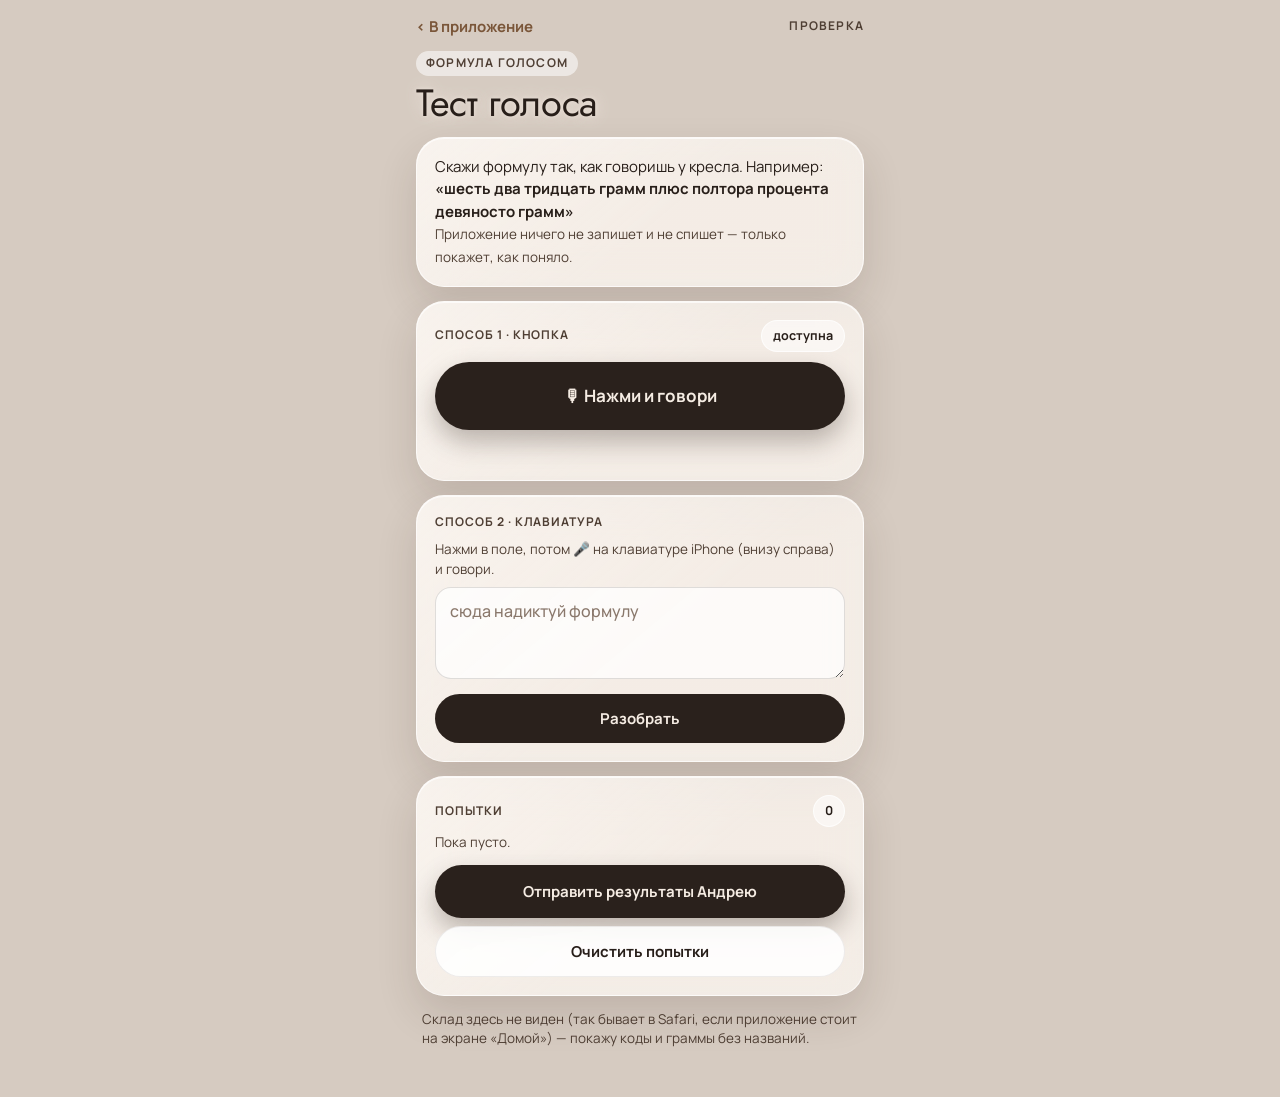
==== voice-test.html @ bc90716c "Тест голоса: диктовка → формула - голосВФормулу (parser.js): «шесть два тридцать грамм», «6,2 30 г»," ====
<!DOCTYPE html>
<html lang="ru">
<head>
<meta charset="UTF-8">
<meta name="viewport" content="width=device-width, initial-scale=1.0, maximum-scale=1.0, user-scalable=no">
<meta name="theme-color" content="#d6cbc1">
<meta name="apple-mobile-web-app-capable" content="yes">
<title>Тест голоса · Учёт</title>
<link rel="icon" href="icon180.png?v=3">
<link rel="stylesheet" href="css/app.css">
<style>
  /* Отдельная проверочная страница: формула голосом. Данные приложения только читает. */
  body{min-height:100%;overflow-y:auto}
  /* страница длинная и листается целиком: сообщение — к экрану, а не к началу страницы */
  .toast{position:fixed}
  .wrap{max-width:480px;margin:0 auto;padding:16px 16px 48px;display:flex;flex-direction:column;gap:14px}
  .mic{display:flex;align-items:center;justify-content:center;gap:10px;width:100%;min-height:68px;border-radius:999px;
    background:var(--night);color:var(--on-night);font-size:17px;font-weight:700;box-shadow:0 12px 26px rgba(30,18,10,.28)}
  .mic.on{background:var(--low);color:var(--on-night)}
  .mic[disabled]{opacity:.4}
  .live{min-height:22px;font-size:15px;color:var(--ink-2);font-style:italic}
  .line{display:flex;align-items:center;justify-content:space-between;gap:10px;padding:9px 0;border-bottom:1px solid var(--glass-sep);font-size:15px}
  .line:last-child{border-bottom:0}
  .line b{flex:none;font-variant-numeric:tabular-nums}
  .line.bad{color:var(--red)}
  .line.amb{color:var(--amber)}
  .verdict{display:grid;grid-template-columns:1fr 1fr;gap:10px;margin-top:12px}
  .att{font-size:13px;line-height:1.4;padding:9px 0;border-bottom:1px solid var(--glass-sep)}
  .att:last-child{border-bottom:0}
  .att .ok{color:var(--green);font-weight:700}.att .no{color:var(--red);font-weight:700}
  .say{font-size:15px;line-height:1.5}
  .say i{font-style:normal;font-weight:700}
</style>
</head>
<body>
<div class="wrap">
  <div class="top"><a class="link" href="./">‹ В приложение</a><span class="eyebrow">проверка</span></div>
  <div class="hello" style="padding:0"><div><div class="eyebrow">Формула голосом</div><div class="h1">Тест голоса</div></div></div>

  <div class="glass say">
    Скажи формулу так, как говоришь у кресла. Например:<br>
    <i>«шесть два тридцать грамм плюс полтора процента девяносто грамм»</i><br>
    <span class="sm muted">Приложение ничего не запишет и не спишет — только покажет, как поняло.</span>
  </div>

  <div class="glass">
    <div class="cap" style="margin-bottom:10px"><span>Способ 1 · кнопка</span><span class="pill" id="srState">…</span></div>
    <button class="mic" id="micBtn" onclick="слушать()">🎙 Нажми и говори</button>
    <div class="live" id="live" style="margin-top:10px"></div>
  </div>

  <div class="glass">
    <div class="cap" style="margin-bottom:10px"><span>Способ 2 · клавиатура</span></div>
    <div class="sm muted" style="margin-bottom:8px">Нажми в поле, потом 🎤 на клавиатуре iPhone (внизу справа) и говори.</div>
    <textarea id="txt" rows="3" placeholder="сюда надиктуй формулу"></textarea>
    <button class="btn" style="margin-top:10px" onclick="разобратьПоле()">Разобрать</button>
  </div>

  <div class="glass" id="res" hidden>
    <div class="cap" style="margin-bottom:6px"><span>Как поняло</span><span class="pill" id="resN"></span></div>
    <div class="sm muted" id="resRaw" style="margin-bottom:4px"></div>
    <div class="sm" id="resF" style="margin-bottom:8px;font-weight:600"></div>
    <div id="resLines"></div>
    <div class="verdict">
      <button class="btn soft" onclick="оценка(true)">✓ Верно</button>
      <button class="btn soft" onclick="оценка(false)">✗ Неверно</button>
    </div>
  </div>

  <div class="glass">
    <div class="cap" style="margin-bottom:6px"><span>Попытки</span><span class="pill" id="attN">0</span></div>
    <div id="atts" class="sm muted">Пока пусто.</div>
    <button class="cta" style="margin-top:12px" onclick="отправить()">Отправить результаты Андрею</button>
    <button class="btn ghost" style="margin-top:8px" onclick="очистить()">Очистить попытки</button>
  </div>
  <div class="sm muted" id="stockNote" style="padding:0 6px"></div>
</div>
<div class="toast" id="toast"></div>

<script src="js/core.js"></script>
<script src="js/parser.js"></script>
<script>
/* Склад — только для чтения: из той же базы, что у приложения (ключ colorist_v7), ничего не пишем.
   Если страница открыта в Safari, а приложение стоит на экране «Домой», у Safari своя база — может быть пусто. */
let МАТ=[];
try{ const d=JSON.parse(localStorage.getItem('colorist_v7')||'null'); МАТ=(d&&d.materials)||[]; }catch(e){}
document.getElementById('stockNote').textContent = МАТ.length
  ? `Сверяю со складом: ${МАТ.length} позиций.`
  : 'Склад здесь не виден (так бывает в Safari, если приложение стоит на экране «Домой») — покажу коды и граммы без названий.';

const ЖУРНАЛ_КЛЮЧ='colorist_voice_test';    // свой ключ: попытки не смешиваются с данными учёта
let попытки=[]; try{ попытки=JSON.parse(localStorage.getItem(ЖУРНАЛ_КЛЮЧ)||'[]'); }catch(e){}
let текущая=null;
const сохранить=()=>{ try{ localStorage.setItem(ЖУРНАЛ_КЛЮЧ, JSON.stringify(попытки)); }catch(e){} };

function разобрать(текст, способ){
  текст=(текст||'').trim(); if(!текст) return toast('Пусто — скажи или надиктуй формулу');
  const формула=голосВФормулу(текст);
  const строки=parseFormulaText(формула, МАТ);
  const m=id=>МАТ.find(x=>x.id===id);
  const html=строки.length ? строки.map(l=>{
    const мат=m(l.материал_id);
    if(мат) return `<div class="line"><span>${esc(withBrandSafe(мат))}</span><b>${l.граммы} г</b></div>`;
    if(l.кандидаты) return `<div class="line amb"><span>несколько: ${esc(l.кандидаты.map(id=>m(id)?m(id).название:'').join(' / '))}</span><b>${l.граммы} г</b></div>`;
    return `<div class="line${МАТ.length?' bad':''}"><span>${МАТ.length?'не нашла на складе: ':''}«${esc(l.raw)}»</span><b>${l.граммы} г</b></div>`;
  }).join('') : '<div class="line bad"><span>Не поняла ни одной строки</span></div>';
  текущая={когда:new Date().toLocaleString('ru-RU'), способ, текст, формула,
    итог:строки.map(l=>(m(l.материал_id)?m(l.материал_id).название:(l.кандидаты?'?несколько':'?'+l.raw))+' '+l.граммы+'г').join('; '), верно:null};
  попытки.push(текущая); сохранить(); рисоватьПопытки();
  document.getElementById('res').hidden=false;
  document.getElementById('resN').textContent=строки.length+' '+plural(строки.length,'строка','строки','строк');
  document.getElementById('resRaw').textContent='Услышано: «'+текст+'»';
  document.getElementById('resF').textContent='Формула: '+(формула||'—');
  document.getElementById('resLines').innerHTML=html;
  document.getElementById('res').scrollIntoView({behavior:'smooth', block:'start'});
}
function withBrandSafe(m){ const b=(m.бренд||'').trim(); return b&&b!=='—'&&!m.название.toLowerCase().includes(b.toLowerCase())?m.название+' · '+b:m.название; }
function разобратьПоле(){ разобрать(document.getElementById('txt').value, 'клавиатура'); }
function оценка(ок){
  if(!текущая) return;
  текущая.верно=ок; сохранить(); рисоватьПопытки();
  toast(ок?'Отмечено: верно ✓':'Отмечено: неверно — пригодится, чтобы поправить');
}
function рисоватьПопытки(){
  document.getElementById('attN').textContent=попытки.length;
  document.getElementById('atts').innerHTML=попытки.length ? попытки.slice().reverse().map((a,i)=>
    `<div class="att">${a.верно===true?'<span class="ok">✓</span> ':a.верно===false?'<span class="no">✗</span> ':''}<b>${esc(a.способ)}</b> · «${esc(a.текст)}»<br>→ ${esc(a.итог||'ничего')}</div>`).join('')
    : 'Пока пусто.';
}
function отчёт(){
  const SR=window.SpeechRecognition||window.webkitSpeechRecognition;
  const шапка=[`Тест голоса · ${new Date().toLocaleString('ru-RU')}`,
    `Кнопка: ${SR?'есть':'нет'} · с экрана «Домой»: ${navigator.standalone?'да':'нет'} · склад: ${МАТ.length}`,
    navigator.userAgent.replace(/^Mozilla\/5\.0 /,'')];
  return шапка.concat(попытки.map((a,i)=>`#${i+1} ${a.верно===true?'✓':a.верно===false?'✗':'·'} [${a.способ}] «${a.текст}» → ${a.формула} → ${a.итог}`)).join('\n');
}
async function отправить(){
  if(!попытки.length) return toast('Сначала попробуй надиктовать');
  const text=отчёт();
  if(navigator.share){ try{ await navigator.share({text}); return; }catch(e){ if(e&&e.name==='AbortError') return; } }
  try{ await navigator.clipboard.writeText(text); toast('Скопировано — вставь Андрею в Telegram'); }
  catch(e){ document.getElementById('txt').value=text; toast('Текст в поле выше — выдели и скопируй'); }
}
function очистить(){ попытки=[]; текущая=null; сохранить(); рисоватьПопытки(); document.getElementById('res').hidden=true; }

/* Способ 1: распознавание речи браузера (на iPhone — через Siri; в приложении с экрана «Домой» может не работать). */
const SR=window.SpeechRecognition||window.webkitSpeechRecognition;
const кнопка=document.getElementById('micBtn'), живое=document.getElementById('live'), сост=document.getElementById('srState');
let рек=null, итог='';
сост.textContent=SR?'доступна':'недоступна';
if(!SR){ кнопка.disabled=true; живое.textContent='В этом окне браузер не умеет слушать сам — пользуйся способом 2.'; }
function слушать(){
  if(рек){ рек.stop(); return; }
  итог=''; живое.textContent='Слушаю…';
  рек=new SR(); рек.lang='ru-RU'; рек.interimResults=true; рек.continuous=true; рек.maxAlternatives=1;
  кнопка.classList.add('on'); кнопка.textContent='■ Стоп — разобрать';
  рек.onresult=e=>{
    let пром=''; итог='';
    for(let i=0;i<e.results.length;i++){ const r=e.results[i]; if(r.isFinal) итог+=r[0].transcript+' '; else пром+=r[0].transcript; }
    живое.textContent=(итог+пром).trim()||'Слушаю…';
  };
  рек.onerror=e=>{ живое.textContent='Ошибка распознавания: '+e.error+(e.error==='not-allowed'||e.error==='service-not-allowed'?' — нет разрешения на микрофон или Siri выключена':''); };
  рек.onend=()=>{
    кнопка.classList.remove('on'); кнопка.textContent='🎙 Нажми и говори'; рек=null;
    const t=(итог||живое.textContent||'').replace(/^Слушаю…$/,'').trim();
    if(t && !/^Ошибка/.test(t)) разобрать(t, 'кнопка');
  };
  try{ рек.start(); }catch(e){ живое.textContent='Не запустилось: '+e.message; рек=null; кнопка.classList.remove('on'); кнопка.textContent='🎙 Нажми и говори'; }
}
рисоватьПопытки();
</script>
</body>
</html>
---- css/app.css ----
/* ==================== СТИЛЬ «СТЕКЛО» ====================
   Матовое стекло поверх размытых окрашенных прядей, палитра мокко, цифры — Jost, текст — Manrope.
   Концепт от 30.10, перенесён из демо 24.11 с поправкой на читаемость (docs/plans/2026-11-redesign.md):
   текст — сплошными цветами, без прозрачности; стекло под текстом плотное, пряди видны по краям;
   тонкий Jost 200 — только на крупных суммах. Вторая половина файла перекрашивает классы цехов:
   их формы (работа, приход, материал, услуга, трата, нормы) открываются в стеклянной шторке. */

/* Шрифты лежат в приложении: без интернета и без сторонних серверов. */
@font-face{font-family:"Jost";src:url(../fonts/jost-cyrillic.woff2) format("woff2");font-weight:200 500;font-display:swap;
  unicode-range:U+0301,U+0400-045F,U+0490-0491,U+04B0-04B1,U+2116}
@font-face{font-family:"Jost";src:url(../fonts/jost-latin.woff2) format("woff2");font-weight:200 500;font-display:swap;
  unicode-range:U+0000-00FF,U+0131,U+0152-0153,U+02BB-02BC,U+02C6,U+02DA,U+02DC,U+0304,U+0308,U+0329,U+2000-206F,U+20AC,U+2122,U+2191,U+2193,U+2212,U+2215,U+FEFF,U+FFFD}
@font-face{font-family:"Manrope";src:url(../fonts/manrope-cyrillic.woff2) format("woff2");font-weight:400 700;font-display:swap;
  unicode-range:U+0301,U+0400-045F,U+0490-0491,U+04B0-04B1,U+2116}
@font-face{font-family:"Manrope";src:url(../fonts/manrope-latin.woff2) format("woff2");font-weight:400 700;font-display:swap;
  unicode-range:U+0000-00FF,U+0131,U+0152-0153,U+02BB-02BC,U+02C6,U+02DA,U+02DC,U+0304,U+0308,U+0329,U+2000-206F,U+20AC,U+2122,U+2191,U+2193,U+2212,U+2215,U+FEFF,U+FFFD}

:root{
  /* фон и пряди */
  --ground:#d6cbc1;
  --strand-1:#5c3f2d; --strand-2:#cfab7f; --strand-3:#9a6a45; --strand-4:#e9d6b4; --strand-base:#cfc2b6;
  /* текст: только сплошные цвета — прозрачный текст на стекле поверх прядей «плывёт» */
  --ink:#271e19;
  --ink-2:#4f3f34;          /* второстепенный: ≥ 4.5:1 на стекле даже над тёмной прядью */
  --ink-3:#7a685c;          /* декор: стрелки, «× 3» — не для смысла */
  /* стекло */
  --glass:rgba(255,251,247,.70);
  --glass-hi:rgba(255,251,247,.84);
  --glass-line:rgba(255,255,255,.70);
  --glass-soft:rgba(255,255,255,.55);  /* вложенные плашки: чипы, поля, плитки */
  --glass-sep:rgba(39,30,25,.10);      /* разделители строк */
  /* тёмные карточки */
  --night:#2a211c;
  --night-glass:linear-gradient(150deg,rgba(52,41,35,.90),rgba(30,23,19,.94));
  --on-night:#f5ece3;
  --on-night-2:#d4c6b8;
  --gold:#e7c785;
  /* статусы — тёмные оттенки: это мелкий текст на светлом стекле */
  --low:#843524;
  --low-glow:#e08a6d;
  /* имена переменных цехов: ими раскрашены их формы */
  --bg:#efe6de; --card:var(--glass); --muted:var(--ink-2); --line:var(--glass-sep);
  --brand:#7a5639; --brand-soft:rgba(255,251,247,.6); --brand-line:rgba(255,255,255,.8);
  --green:#3a5a2c; --green-soft:rgba(93,125,76,.16); --red:#843524; --red-soft:rgba(180,87,63,.14);
  --amber:#6c430b; --amber-soft:rgba(231,199,133,.34); --blue:#55657a;
  --f-num:"Jost","Futura","Century Gothic",system-ui,sans-serif;
  --f-ui:"Manrope",-apple-system,"Segoe UI",Roboto,sans-serif;
  --font-ui:var(--f-ui); --font-display:var(--f-num);
  --shadow:0 10px 26px rgba(60,38,25,.10); --radius:22px;
  color-scheme:light;
}
html,body{height:100%;margin:0;padding:0}
body{background:var(--ground);color:var(--ink);font-family:var(--f-ui);font-size:15px;line-height:1.4;-webkit-font-smoothing:antialiased}
*{box-sizing:border-box;-webkit-tap-highlight-color:transparent}
button{font:inherit;color:inherit;border:0;background:none;cursor:pointer;padding:0}
button:focus-visible,input:focus-visible,textarea:focus-visible,select:focus-visible{outline:2px solid var(--gold);outline-offset:2px}
#fabWrap{display:none!important}

/* ---------- телефон: на компьютере — рамка, на телефоне — весь экран ---------- */
.stage{min-height:100%;display:flex;align-items:center;justify-content:center;padding:32px 16px}
.phone{position:relative;width:390px;height:820px;border-radius:52px;overflow:hidden;flex:none;
  box-shadow:0 0 0 10px #1c1613,0 0 0 11px #3a302a,0 40px 80px rgba(40,25,15,.35)}
.bg{position:absolute;inset:-40px;background:var(--strand-base);overflow:hidden}
.bg i{position:absolute;border-radius:50%;filter:blur(50px);opacity:.9;animation:drift 22s ease-in-out infinite alternate}
.bg i:nth-child(1){width:340px;height:520px;left:-60px;top:40px;background:var(--strand-1);transform:rotate(18deg)}
.bg i:nth-child(2){width:300px;height:460px;left:150px;top:-60px;background:var(--strand-2);animation-duration:26s}
.bg i:nth-child(3){width:260px;height:380px;left:200px;top:420px;background:var(--strand-3);animation-duration:30s}
.bg i:nth-child(4){width:260px;height:300px;left:-40px;top:600px;background:var(--strand-4);animation-duration:24s}
/* волоски прядей — тише, чем в концепте: под мелкими подписями они рябили */
.bg::after{content:"";position:absolute;inset:0;
  background:repeating-linear-gradient(104deg,rgba(255,240,220,.07) 0 2px,transparent 2px 9px,rgba(60,35,20,.05) 9px 11px,transparent 11px 19px);
  filter:blur(1.4px)}
@keyframes drift{to{transform:translate(30px,-40px) rotate(28deg) scale(1.08)}}

.screen{position:absolute;inset:0;overflow-y:auto;padding:58px 16px 130px;scrollbar-width:none;-webkit-overflow-scrolling:touch}
.screen::-webkit-scrollbar{display:none}
.view{display:flex;flex-direction:column;gap:14px;animation:viewIn .45s cubic-bezier(.2,.8,.2,1) both}
@keyframes viewIn{from{opacity:0;transform:translateY(10px)}}
.view.still{animation:none}

.top{display:flex;align-items:center;justify-content:space-between}
.mark{display:flex;align-items:center;gap:9px;font-family:var(--f-num);font-weight:500;font-size:17px;letter-spacing:.02em}
.mark b{width:30px;height:30px;border-radius:50%;background:conic-gradient(from 200deg,#1e1511,#5c3f2d,#b48c62,#f1e0bd,#cfab7f,#77533a,#1e1511);
  box-shadow:inset 0 0 0 7px rgba(255,250,245,.65)}
.round{width:42px;height:42px;border-radius:50%;display:grid;place-items:center;background:var(--glass);border:1px solid var(--glass-line);
  backdrop-filter:blur(18px) saturate(140%);-webkit-backdrop-filter:blur(18px) saturate(140%)}
.round svg{width:20px;height:20px}
.round.on{background:var(--night);color:var(--on-night);border-color:transparent}
.round.sm{width:38px;height:38px;font-size:18px}
.round.sm svg{width:17px;height:17px}
.round[disabled]{opacity:.35;pointer-events:none}

.hello{padding:8px 2px 4px;display:flex;align-items:flex-end;justify-content:space-between;gap:10px}
.hello .r{display:flex;gap:8px;flex:none;padding-bottom:2px}
/* надпись над заголовком лежит прямо на прядях — поэтому плашка */
.eyebrow{font-size:12px;font-weight:700;letter-spacing:.1em;text-transform:uppercase;color:var(--ink-2)}
.hello .eyebrow{display:inline-block;padding:4px 10px;border-radius:999px;background:var(--glass-soft)}
/* заголовок тоже на прядях: светлый ореол держит контраст, когда под ним тёмная прядь */
.h1{font-family:var(--f-num);font-weight:400;font-size:38px;line-height:1.02;margin:8px 0 0;letter-spacing:-.01em;
  text-shadow:0 0 18px rgba(255,248,240,.75),0 0 4px rgba(255,248,240,.5)}

.glass{position:relative;border-radius:28px;padding:18px;background:linear-gradient(140deg,var(--glass-hi),var(--glass) 55%);
  border:1px solid var(--glass-line);box-shadow:0 18px 40px rgba(60,38,25,.14),inset 0 1px 0 rgba(255,255,255,.7);
  backdrop-filter:blur(20px) saturate(140%);-webkit-backdrop-filter:blur(20px) saturate(140%)}
button.glass{width:100%;text-align:left}
.dark{position:relative;border-radius:28px;padding:18px;color:var(--on-night);background:var(--night-glass);
  border:1px solid rgba(255,255,255,.10);box-shadow:0 22px 44px rgba(30,18,10,.30);
  backdrop-filter:blur(20px);-webkit-backdrop-filter:blur(20px)}
.cap{display:flex;align-items:center;justify-content:space-between;gap:10px;font-size:12px;font-weight:700;letter-spacing:.08em;text-transform:uppercase}
.dark .cap{color:var(--on-night-2)}
.glass .cap{color:var(--ink-2)}
.num{font-family:var(--f-num);font-weight:300;letter-spacing:-.01em;font-variant-numeric:tabular-nums;line-height:1}
.num.hero{font-weight:200;letter-spacing:-.02em}
.num small{font-size:.4em;font-weight:400;margin-left:4px;letter-spacing:0}
.pill{display:inline-flex;align-items:center;gap:6px;padding:6px 11px;border-radius:999px;font-size:12.5px;font-weight:700;letter-spacing:0;text-transform:none;
  background:var(--glass-soft);border:1px solid var(--glass-line);white-space:nowrap;color:var(--ink)}
.dark .pill{background:rgba(255,255,255,.10);border-color:rgba(255,255,255,.16);color:var(--on-night)}
.dot{width:7px;height:7px;border-radius:50%;background:var(--gold);box-shadow:0 0 10px var(--gold)}
.dot.low{background:var(--low-glow);box-shadow:0 0 10px var(--low-glow)}
.sub{font-size:13px;color:var(--on-night-2);margin-top:12px;line-height:1.4}

/* шкала уровней тона */
.levels{display:grid;grid-template-columns:repeat(10,1fr);gap:6px;align-items:end;margin-top:18px}
.lv{display:flex;flex-direction:column;align-items:center;gap:7px}
.lv span{display:block;width:100%;border-radius:6px;background:rgba(255,255,255,.10)}
.lv em{font-style:normal;font-size:12px;font-weight:600;color:var(--on-night-2);font-variant-numeric:tabular-nums}
.lv.on em{color:var(--on-night)}

.chips{display:flex;gap:8px;overflow-x:auto;scrollbar-width:none;margin:0 -16px;padding:2px 40px 2px 16px}
.chips::-webkit-scrollbar{display:none}
/* ряд листается вбок: край растворяется, а не режет чип об рамку экрана */
.chips{-webkit-mask-image:linear-gradient(90deg,#000 0,#000 calc(100% - 36px),transparent);mask-image:linear-gradient(90deg,#000 0,#000 calc(100% - 36px),transparent)}
.chip{flex:none;padding:10px 16px;border-radius:999px;font-size:14px;font-weight:600;background:var(--glass);border:1px solid var(--glass-line);
  backdrop-filter:blur(16px);-webkit-backdrop-filter:blur(16px)}
.chip.on{background:var(--night);color:var(--on-night);border-color:transparent}
.chip .n{font-weight:700;margin-left:4px;opacity:.75}

.search{display:flex;align-items:center;gap:10px;padding:0 6px 0 16px;border-radius:999px;background:var(--glass);border:1px solid var(--glass-line);
  backdrop-filter:blur(16px);-webkit-backdrop-filter:blur(16px)}
.search svg{width:18px;height:18px;flex:none;color:var(--ink-2)}
.search input{flex:1;min-width:0;border:0;background:none;padding:12px 0;font-size:16px;outline:none}
.search input:focus{outline:none}
.search .x{width:34px;height:34px;border-radius:50%;flex:none;display:grid;place-items:center;color:var(--ink-2);font-size:14px}

.grid{display:grid;grid-template-columns:minmax(0,1fr) minmax(0,1fr);gap:12px}
.mat{display:flex;flex-direction:column;gap:11px;text-align:left;padding:16px;border-radius:26px;min-width:0}
.mat .row{display:flex;align-items:center;justify-content:space-between;gap:8px;min-width:0}
.mat .row .pill{min-width:0;overflow:hidden;text-overflow:ellipsis;padding:5px 10px}
.swatch{display:inline-block;flex:none;width:34px;height:34px;border-radius:50%;box-shadow:inset 0 0 0 1px rgba(255,255,255,.4),0 4px 10px rgba(40,25,15,.2)}
.mat .shade{font-family:var(--f-num);font-weight:400;font-size:29px;line-height:1;white-space:nowrap;overflow:hidden;text-overflow:ellipsis}
.mat .shade.long{font-size:21px;line-height:1.2}
.mat .brand{font-size:12.5px;font-weight:500;color:var(--ink-2);line-height:1.3;min-height:32px;margin-top:4px}
.ticks{display:flex;gap:2.5px;align-items:end;height:16px}
.ticks i{flex:1;height:9px;border-radius:2px;background:rgba(39,30,25,.16)}
.ticks i.on{height:16px}
.mat .left{display:flex;justify-content:space-between;gap:6px;font-size:13px;color:var(--ink-2);font-variant-numeric:tabular-nums}
.mat .left b{color:var(--ink);font-weight:700}
.mat .left b.low{color:var(--low)}
.mat .left b.warn{color:var(--amber)}
.mat .fc{font-size:12.5px;font-weight:600;color:var(--ink-2);margin-top:-4px}
.mat .fc.soon{color:var(--low)}
.pill.low{color:var(--low)}
.pill.warn{color:var(--amber)}

.list{display:flex;flex-direction:column;gap:10px}
.item{display:flex;align-items:center;gap:14px;padding:14px 16px;border-radius:22px}
.item .main{flex:1;min-width:0}
.item .t{font-weight:600;font-size:15px;overflow:hidden;text-overflow:ellipsis;white-space:nowrap}
.item .s{font-size:13px;color:var(--ink-2);margin-top:2px}
.ico{width:42px;height:42px;border-radius:50%;flex:none;display:grid;place-items:center;background:var(--glass-soft);border:1px solid var(--glass-line)}
.ico svg{width:20px;height:20px}
.chev{color:var(--ink-2);font-size:20px;flex:none}

/* услуги */
.svc{display:flex;flex-direction:column;gap:14px}
.svc .row{display:flex;justify-content:space-between;align-items:flex-start;gap:10px}
.svc .t{font-weight:700;font-size:16px}
.svc .s{font-size:13px;color:var(--ink-2);margin-top:4px}
.marg{position:relative;width:56px;height:56px;flex:none}
.marg svg{width:56px;height:56px;transform:rotate(-90deg)}
.marg b{position:absolute;inset:0;display:grid;place-items:center;font-size:13px;font-weight:700}
.svc .money{display:flex;gap:14px;align-items:baseline;flex-wrap:wrap}
.svc .money .num{font-size:30px}
.svc .money span{font-size:13px;color:var(--ink-2)}

/* работы */
.days{display:grid;grid-template-columns:repeat(7,1fr);gap:6px}
.day{position:relative;display:flex;flex-direction:column;align-items:center;gap:4px;padding:10px 0;border-radius:18px;font-size:12px;font-weight:600;color:var(--ink-2);
  background:var(--glass);border:1px solid var(--glass-line)}
.day b{font-family:var(--f-num);font-weight:400;font-size:20px;color:var(--ink)}
.day.has::after{content:"";position:absolute;bottom:5px;width:5px;height:5px;border-radius:50%;background:var(--ink-2)}
.day.on{background:var(--night);border-color:transparent;color:var(--on-night-2)}
.day.on b{color:var(--on-night)}
.day.on.has::after{background:var(--gold)}
.day.fut{opacity:.5}
.work{display:flex;flex-direction:column;gap:12px}
.work .head{display:flex;justify-content:space-between;align-items:baseline;gap:12px}
.work .time{font-family:var(--f-num);font-weight:400;font-size:24px;flex:none}
.work .who{font-weight:700;font-size:15px;text-align:right}
.work .what{font-size:13px;color:var(--ink-2);margin-top:-6px}
.formula{display:flex;flex-wrap:wrap;gap:6px}
.fchip{display:inline-flex;align-items:center;gap:7px;padding:6px 11px 6px 6px;border-radius:999px;font-size:13px;font-weight:600;background:var(--glass-soft);border:1px solid var(--glass-line)}
.fchip i{width:18px;height:18px;border-radius:50%;box-shadow:inset 0 0 0 1px rgba(255,255,255,.35)}
.work .foot{display:flex;justify-content:space-between;gap:8px;font-size:13px;color:var(--ink-2);border-top:1px solid var(--glass-sep);padding-top:10px;font-variant-numeric:tabular-nums}
.work .foot b{color:var(--ink)}

/* расход */
.amount{display:flex;align-items:baseline;gap:6px;margin-top:14px}
.amount input{all:unset;width:100%;font-family:var(--f-num);font-weight:200;font-size:64px;line-height:1;color:var(--on-night);font-variant-numeric:tabular-nums}
.amount input::placeholder{color:var(--on-night-2)}
.amount span{font-family:var(--f-num);font-weight:300;font-size:28px;color:var(--on-night-2)}
.field{display:flex;flex-direction:column;gap:8px;font-size:13px;font-weight:700;color:var(--ink-2);
  padding:12px 12px 12px;border-radius:24px;background:var(--glass);border:1px solid var(--glass-line)}
.field input{font:inherit;font-size:16px;font-weight:500;color:var(--ink);padding:13px 15px;border-radius:16px;border:1px solid rgba(39,30,25,.12);background:rgba(255,255,255,.8)}
.cta{display:flex;align-items:center;justify-content:center;gap:8px;width:100%;padding:16px;border-radius:999px;background:var(--night);color:var(--on-night);font-weight:700;font-size:15px;box-shadow:0 12px 26px rgba(30,18,10,.28)}
.cta.light{background:rgba(255,255,255,.92);color:var(--ink);box-shadow:0 12px 26px rgba(30,18,10,.12)}
.ctas{display:grid;grid-template-columns:1fr 1fr;gap:10px}
.hint{font-size:13px;color:var(--ink-2);margin:-4px 6px 0;padding:8px 12px;border-radius:16px;background:var(--glass-soft)}

/* отчёт */
.chart{width:100%;height:auto;display:block;margin-top:14px}
.two{display:grid;grid-template-columns:minmax(0,1fr) minmax(0,1fr);gap:12px}
.two .glass .num{font-size:32px;margin-top:12px}
.two .glass .note{font-size:13px;color:var(--ink-2);margin-top:6px;line-height:1.3}
.bars{display:flex;flex-direction:column;gap:12px}
.bar .l{display:flex;justify-content:space-between;gap:10px;font-size:14px;margin-bottom:6px}
/* название услуги сокращается многоточием, а «× 3» и сумма всегда видны целиком */
.bar .l .nm{display:flex;align-items:baseline;min-width:0}
.bar .l .nm span{min-width:0;overflow:hidden;text-overflow:ellipsis;white-space:nowrap}
.bar .l span{min-width:0;overflow:hidden;text-overflow:ellipsis;white-space:nowrap}
.bar .l b{font-variant-numeric:tabular-nums;flex:none}
.bar .l em{font-style:normal;font-size:12.5px;font-weight:700;margin-left:6px;flex:none;white-space:nowrap}
.bar .l em.n{color:var(--ink-2);font-weight:600}
.bar .tr{height:6px;border-radius:6px;background:rgba(39,30,25,.1);overflow:hidden}
.bar .tr i{display:block;height:100%;border-radius:6px;background:linear-gradient(90deg,#5c3f2d,#cfab7f,#f1e0bd)}
.bar.exp .tr i{background:linear-gradient(90deg,#2a211c,#77533a,#b48c62)}
.months{display:flex;align-items:flex-end;gap:10px;height:150px;margin-top:14px}
.mon{flex:1;display:flex;flex-direction:column;align-items:center;gap:6px;height:100%}
.mon .v{font-size:12px;font-weight:600;color:var(--ink-2);font-variant-numeric:tabular-nums}
.mon .t{flex:1;width:100%;display:flex;align-items:flex-end}
.mon .t i{display:block;width:100%;border-radius:10px 10px 4px 4px;min-height:6px}
.mon .l{font-size:12px;font-weight:700;color:var(--ink-2);text-transform:uppercase;letter-spacing:.04em}
.mon.on .l,.mon.on .v{color:var(--ink)}
.kvs .kv{display:flex;justify-content:space-between;gap:10px;padding:10px 0;border-bottom:1px solid var(--glass-sep);font-size:14px}
.kvs .kv:last-child{border-bottom:0}
.kvs .kv span:first-child{color:var(--ink-2)}
.kvs .kv b{font-variant-numeric:tabular-nums}

/* таб-бар */
.tabbar{position:absolute;left:12px;right:12px;bottom:24px;z-index:5;display:flex;justify-content:space-between;padding:7px;border-radius:999px;
  background:rgba(255,250,245,.82);border:1px solid var(--glass-line);box-shadow:0 18px 40px rgba(50,30,20,.2);
  backdrop-filter:blur(26px) saturate(160%);-webkit-backdrop-filter:blur(26px) saturate(160%)}
.tab{flex:1;display:flex;flex-direction:column;align-items:center;gap:3px;padding:8px 0;border-radius:999px;font-size:11.5px;font-weight:700;color:var(--ink-2);transition:background .25s,color .25s}
.tab svg{width:22px;height:22px}
.tab.on{background:var(--night);color:var(--on-night)}

/* шторка */
.sheet-bg{position:absolute;inset:0;z-index:20;background:rgba(30,20,15,.28);backdrop-filter:blur(6px);-webkit-backdrop-filter:blur(6px);
  display:flex;align-items:flex-end;opacity:0;pointer-events:none;transition:opacity .3s}
.sheet-bg.open{opacity:1;pointer-events:auto}
.sheet{width:100%;max-height:90%;display:flex;flex-direction:column;border-radius:34px 34px 0 0;overflow:hidden;
  background:linear-gradient(170deg,rgba(255,250,245,.96),rgba(242,232,223,.94));border-top:1px solid rgba(255,255,255,.8);
  backdrop-filter:blur(30px) saturate(150%);-webkit-backdrop-filter:blur(30px) saturate(150%);
  transform:translateY(100%);transition:transform .45s cubic-bezier(.2,.9,.2,1)}
.sheet-bg.open .sheet{transform:none}
.grab{width:40px;height:5px;border-radius:5px;background:rgba(39,30,25,.2);margin:12px auto 0;flex:none}
.sheet-head{display:flex;justify-content:space-between;align-items:flex-start;gap:12px;padding:12px 18px 6px;flex:none}
.sheet-head h2{margin:0;font-family:var(--f-num);font-weight:400;font-size:27px;line-height:1.1;letter-spacing:-.01em;min-width:0}
.sheet-head h2 .eyebrow{display:block;font-family:var(--f-ui);margin-bottom:6px}
.sheet-head h2 .swatch{width:30px;height:30px;vertical-align:-4px;margin-right:10px}
.xbtn{width:38px;height:38px;border-radius:50%;flex:none;display:grid;place-items:center;font-size:14px;color:var(--ink-2);
  background:var(--glass-soft);border:1px solid var(--glass-line)}
.sheet-body{flex:1 1 auto;min-height:0;overflow-y:auto;padding:8px 18px 22px;-webkit-overflow-scrolling:touch}
.sheet-foot{flex:none;display:flex;gap:10px;padding:12px 18px calc(16px + env(safe-area-inset-bottom,0px));border-top:1px solid var(--glass-sep);background:rgba(255,250,245,.7)}
.sheet-foot .btn{flex:1}
.sheet-foot .btn.wauto{flex:none}

.gauge{position:relative;width:300px;max-width:100%;margin:0 auto}
.gauge svg{display:block;width:100%;height:auto}
/* подпись внутри дуги: не шире её просвета */
.gauge .val{position:absolute;left:40px;right:40px;top:78px;text-align:center}
.gauge .val .num{font-size:60px}
.gauge .val div{font-size:13px;color:var(--ink-2);margin-top:6px}
.adjust{display:flex;align-items:center;gap:12px;margin:2px 0 18px}
.adjust .sm{flex:1;text-align:center}
.adjust .pm{flex:none;width:52px;height:52px;border-radius:50%;background:var(--night);color:var(--on-night);display:grid;place-items:center;font-size:26px;font-weight:300}
.tscale{display:grid;grid-template-columns:repeat(10,1fr);gap:4px;margin:8px 0 16px}
.tscale div{display:flex;flex-direction:column;align-items:center;gap:6px;font-size:12px;color:var(--ink-2);font-variant-numeric:tabular-nums}
.tscale span{width:100%;height:22px;border-radius:7px}
.tscale .on span{box-shadow:0 0 0 2px var(--ink),0 6px 14px rgba(0,0,0,.25);height:30px}
.tscale .on{color:var(--ink);font-weight:700}
.stats{display:grid;grid-template-columns:minmax(0,1fr) minmax(0,1fr);gap:10px;margin-bottom:12px}
.stat{padding:14px;border-radius:20px;background:var(--glass-soft);border:1px solid var(--glass-line)}
.stat .num{font-size:28px}
.stat .note{font-size:13px;color:var(--ink-2);margin-top:6px;line-height:1.3}
.stat .lab{font-size:12px;font-weight:700;letter-spacing:.08em;text-transform:uppercase;color:var(--ink-2)}
.stat .lab + .num{margin-top:8px}

/* сообщение — плашкой во всю ширину поверх строки шапки: узкое по центру налезало на «Колорист» и кнопки */
.toast{position:absolute;left:12px;right:12px;top:54px;z-index:60;min-height:48px;display:flex;align-items:center;justify-content:center;
  transform:translateY(-14px);opacity:0;padding:10px 18px;border-radius:24px;background:var(--night);color:var(--on-night);
  box-shadow:0 14px 30px rgba(30,18,10,.3);font-size:14px;font-weight:600;line-height:1.3;text-align:center;transition:.3s;pointer-events:none}
.toast.show{opacity:1;transform:none}
.confirm-bg{position:absolute;inset:0;z-index:50;background:rgba(30,20,15,.35);backdrop-filter:blur(8px);-webkit-backdrop-filter:blur(8px);
  display:flex;align-items:center;justify-content:center;padding:24px;opacity:0;pointer-events:none;transition:opacity .2s}
.confirm-bg.open{opacity:1;pointer-events:auto}
.confirm{width:100%;max-width:330px;padding:20px;border-radius:28px;background:linear-gradient(170deg,rgba(255,250,245,.97),rgba(242,232,223,.95));
  border:1px solid rgba(255,255,255,.8);box-shadow:0 30px 60px rgba(30,18,10,.3)}
.confirm-msg{font-size:15px;font-weight:600;line-height:1.45;margin-bottom:18px}
.confirm-btns{display:flex;gap:10px}
.confirm-btns .btn{flex:1}

/* круговое меню — открывается кнопкой в углу шапки, само не выскакивает */
.radial{position:absolute;inset:0;z-index:30;display:flex;flex-direction:column;align-items:center;justify-content:center;gap:26px;
  background:rgba(28,20,16,.5);backdrop-filter:blur(22px) saturate(120%);-webkit-backdrop-filter:blur(22px) saturate(120%);opacity:0;pointer-events:none;transition:opacity .3s}
.radial.open{opacity:1;pointer-events:auto}
.wheel{position:relative;width:340px;height:340px;max-width:100%;transform:scale(.6) rotate(-40deg);opacity:0;transition:transform .6s cubic-bezier(.2,1.1,.3,1),opacity .35s}
.radial.open .wheel{transform:none;opacity:1}
.wheel svg{position:absolute;inset:0;width:100%;height:100%;overflow:visible}
.wheel path{cursor:pointer;transition:opacity .2s}
.wheel path:hover,.wheel path.hot{opacity:.5}
.wl{position:absolute;transform:translate(-50%,-50%);display:flex;flex-direction:column;align-items:center;gap:6px;color:#fff7ef;font-family:var(--f-ui);font-weight:700;font-size:14px;letter-spacing:.01em;pointer-events:none;text-shadow:0 1px 8px rgba(0,0,0,.35)}
.wl svg{position:static;width:24px;height:24px}
.core{position:absolute;left:50%;top:50%;width:118px;height:118px;margin:-59px 0 0 -59px;border-radius:50%;display:grid;place-items:center;
  background:conic-gradient(from 0deg,#1e1511,#30211a,#452e22,#5c3f2d,#77533a,#96704c,#b48c62,#cfab7f,#e2c79e,#f1e0bd,#1e1511);
  box-shadow:0 18px 40px rgba(0,0,0,.35)}
.core::before{content:"";position:absolute;inset:9px;border-radius:50%;background:#2a211c}
.core i{position:relative;width:62px;height:62px;border-radius:50%;background:radial-gradient(circle at 35% 30%,#fbf0d6,#e7c785 55%,#c79d58);
  box-shadow:inset 0 -4px 10px rgba(120,80,30,.35),0 0 30px rgba(231,199,133,.45)}
.core i::after{content:"";position:absolute;left:50%;top:50%;width:6px;height:6px;margin:-3px;border-radius:50%;background:#2a211c}
.rhint{color:#f3e7dc;font-size:14px;text-align:center;line-height:1.5;max-width:260px}

/* ---------- классы цехов внутри шторок и на экране настроек ---------- */
.card{background:var(--glass-soft);border:1px solid var(--glass-line);border-radius:20px;padding:14px;margin-bottom:10px}
.screen .card{background:var(--glass)}
.card.tap{cursor:pointer}
.card.tap:active,.glass:active{transform:scale(.99)}
.step-card{background:var(--glass-soft);border:1px solid var(--glass-line);border-radius:18px;padding:11px;margin-bottom:9px}
.section-title{display:flex;justify-content:space-between;align-items:center;gap:10px;margin:18px 2px 8px;
  font-size:12px;font-weight:700;letter-spacing:.08em;text-transform:uppercase;color:var(--ink-2)}
.section-title:first-child{margin-top:4px}
/* экран настроек — разметка цеха прямо на прядях: заголовки и пояснения — на плашках */
.settings > .section-title{display:table;margin:18px 0 8px;padding:4px 10px;border-radius:999px;background:var(--glass-soft)}
.settings > .section-title:first-child{margin-top:4px}
.settings > .sm.muted{margin:0 0 4px!important;padding:9px 13px;border-radius:16px;background:var(--glass-soft)}
.kv{display:flex;justify-content:space-between;gap:12px;padding:9px 0;border-bottom:1px solid var(--glass-sep);font-size:14px}
.kv:last-child{border-bottom:0}
.kv .k{color:var(--ink-2);min-width:0}
.kv .v{font-weight:700;font-variant-numeric:tabular-nums;text-align:right}
.title{font-weight:700;font-size:15px}
.mono{font-variant-numeric:tabular-nums;font-weight:700}
.sm{font-size:13.5px;line-height:1.45}
.xs{font-size:12.5px}
.muted{color:var(--ink-2)}
.row{display:flex;align-items:center;gap:10px}
.row.between{justify-content:space-between}
.grow{flex:1;min-width:0}
.ell{overflow:hidden;text-overflow:ellipsis;white-space:nowrap}
.divider{height:1px;background:var(--glass-sep);margin:14px 0}
.link,a.link{color:var(--brand);font-weight:700;cursor:pointer;text-decoration:none}
.badge{display:inline-flex;align-items:center;gap:4px;font-size:12px;font-weight:700;padding:3px 8px;border-radius:999px;
  background:var(--glass-soft);color:var(--ink-2);white-space:nowrap}
.badge.r{color:var(--red)}.badge.a{color:var(--amber)}.badge.g{color:var(--green)}
.empty{text-align:center;color:var(--ink-2);padding:30px 16px}
.empty .em{font-size:34px;margin-bottom:6px}
.gico{width:34px;height:34px;border-radius:50%;display:inline-grid;place-items:center;flex:none;background:var(--glass-soft);color:var(--ink)}
.gico svg,.sico svg{width:18px;height:18px}
.sico{display:inline-flex;vertical-align:-3px}

label.fld{display:block;margin-bottom:12px}
label.fld > span{display:block;font-size:13px;font-weight:700;color:var(--ink-2);margin-bottom:6px}
input,select,textarea{width:100%;font-family:var(--f-ui);font-size:16px;font-weight:500;color:var(--ink);padding:12px 14px;border-radius:16px;
  border:1px solid rgba(39,30,25,.14);background:rgba(255,255,255,.75);-webkit-appearance:none;appearance:none}
input::placeholder,textarea::placeholder{color:#8a786c}
textarea{resize:vertical}
input:focus,select:focus,textarea:focus{outline:2px solid rgba(231,199,133,.8);outline-offset:0}
select{background-image:url("data:image/svg+xml;utf8,<svg xmlns='http://www.w3.org/2000/svg' width='16' height='16' fill='none' stroke='%234f3f34' stroke-width='2'><path d='M4 6l4 4 4-4'/></svg>");
  background-repeat:no-repeat;background-position:right 12px center;padding-right:34px}
/* поля в ряд — по нижнему краю: если подпись одного переносится, поля всё равно на одной линии */
.fld-row{display:flex;gap:10px;align-items:flex-end}
.fld-row > *{flex:1;min-width:0}
/* выбор материала: подпись переносится, прозрачный список поверх ловит касание */
.pick{position:relative;display:flex;align-items:center;min-height:48px;padding:11px 36px 11px 14px;border-radius:16px;
  border:1px solid rgba(39,30,25,.14);background:rgba(255,255,255,.75) url("data:image/svg+xml;utf8,<svg xmlns='http://www.w3.org/2000/svg' width='16' height='16' fill='none' stroke='%234f3f34' stroke-width='2'><path d='M4 6l4 4 4-4'/></svg>") no-repeat right 12px center}
.pick-t{font-size:16px;font-weight:500;line-height:1.3;color:var(--ink);min-width:0;overflow-wrap:anywhere}
.pick select{position:absolute;inset:0;width:100%;height:100%;opacity:0;cursor:pointer;padding:0;border:0}
.pick:focus-within{outline:2px solid rgba(231,199,133,.8)}
/* граммы строки расхода: узкое поле с единицей справа */
.gram{display:flex;align-items:center;gap:6px;flex:none}
.gram input{width:78px;text-align:center;padding:11px 8px}
.gram span{font-weight:700;color:var(--ink-2)}
label.chk{display:flex;align-items:center;gap:9px;cursor:pointer;-webkit-user-select:none;user-select:none}
label.chk input[type=checkbox]{width:24px;height:24px;flex:none;margin:0;padding:0;border-radius:8px;border:1.5px solid rgba(39,30,25,.3);background:rgba(255,255,255,.75);position:relative}
label.chk input[type=checkbox]:checked{background:var(--night);border-color:var(--night)}
label.chk input[type=checkbox]:checked::after{content:'';position:absolute;left:7px;top:3px;width:5px;height:11px;border:solid var(--on-night);border-width:0 2px 2px 0;transform:rotate(45deg)}
label.chk > span{font-size:14px;font-weight:600;line-height:1.25}

.btn{display:inline-flex;align-items:center;justify-content:center;gap:8px;width:100%;padding:14px 16px;border-radius:999px;
  font-size:15px;font-weight:700;background:var(--night);color:var(--on-night);cursor:pointer;transition:transform .06s}
.btn:active{transform:scale(.98)}
.btn.ghost{background:rgba(255,255,255,.88);color:var(--ink);border:1px solid rgba(39,30,25,.08)}
.btn.soft{background:var(--glass-soft);color:var(--ink);border:1px solid var(--glass-line)}
.btn.danger{background:var(--red-soft);color:var(--red)}
.btn.sm{width:auto;padding:10px 14px;font-size:14px}
.btn.wauto{width:auto;padding-left:18px;padding-right:18px}
.iconbtn{width:36px;height:36px;border-radius:50%;flex:none;display:inline-grid;place-items:center;cursor:pointer;font-size:14px;color:var(--ink-2);
  background:var(--glass-soft);border:1px solid var(--glass-line)}
.icrow{display:flex;flex-wrap:wrap;gap:8px}
.icpick{width:46px;height:46px;border-radius:14px;display:grid;place-items:center;color:var(--ink-2);background:var(--glass-soft);border:1px solid var(--glass-line)}
.icpick svg{width:24px;height:24px}
.icpick.on{background:var(--night);color:var(--on-night);border-color:transparent}

@media (max-width:520px){
  .stage{padding:0;display:block;height:100%}
  .phone{width:100%;height:100%;border-radius:0;box-shadow:none}
  .screen{padding-top:16px}
  .tabbar{bottom:max(12px,env(safe-area-inset-bottom,0px))}
  .toast{top:12px}
  /* на телефоне пряди стоят: размытие под каждой карточкой на анимированном фоне садит батарею */
  .bg i{animation:none}
}
@media (prefers-reduced-motion:reduce){
  .bg i,.view{animation:none}
  .sheet,.wheel{transition:none}
}
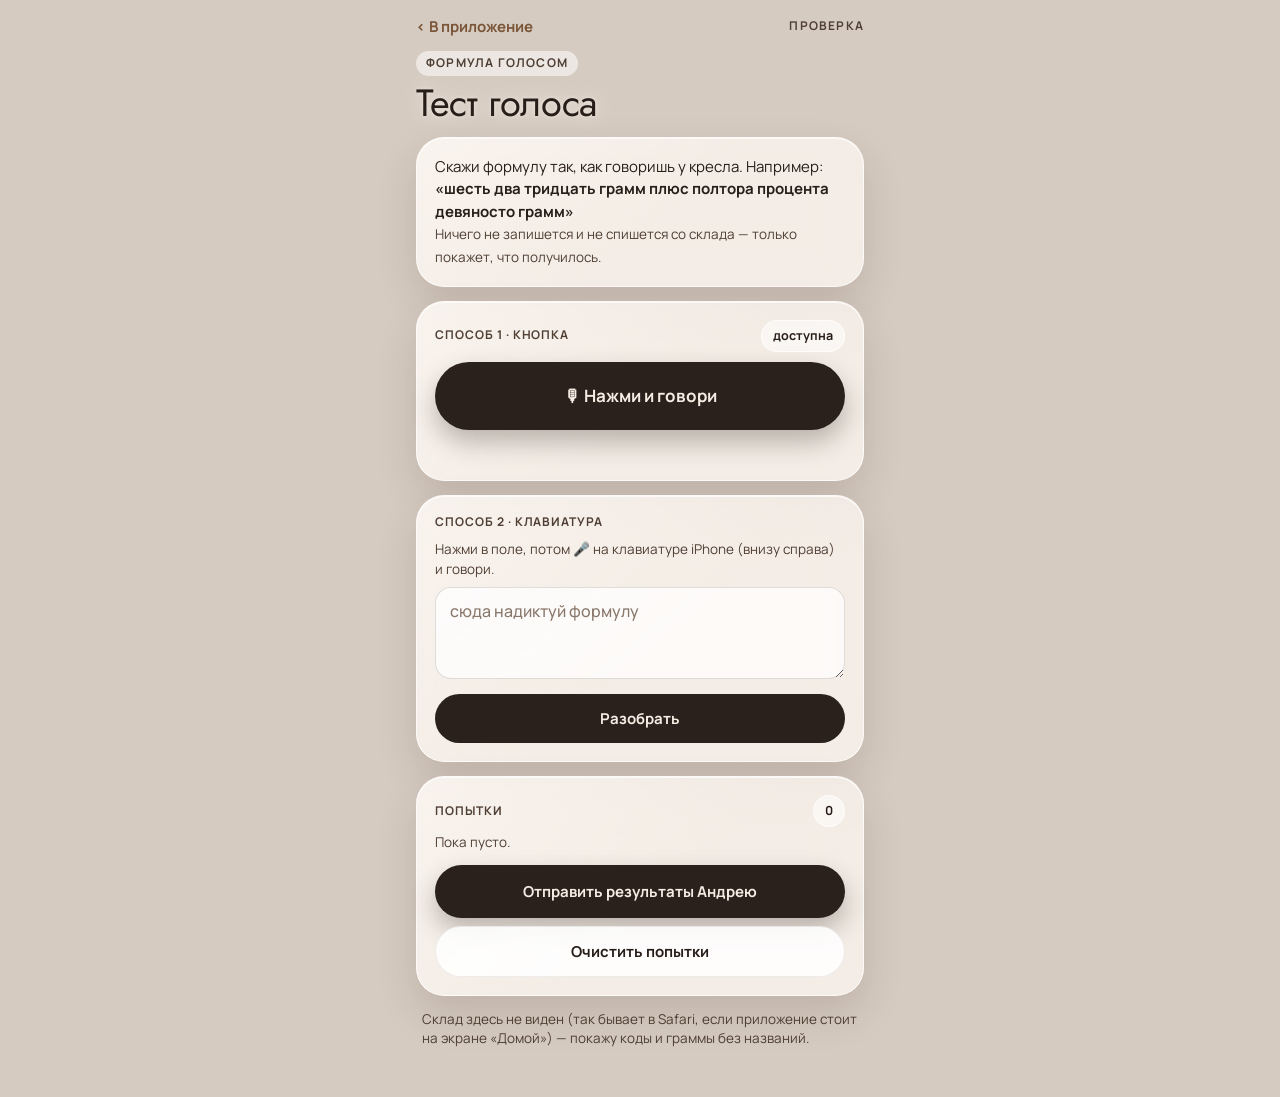
==== commit 6a5a6663: "Человеческие подписи: «хватит на 3 недели», «на исходе» - Прогноз: «хватит на 3 недели», «хватит бол" ====
--- a/voice-test.html
+++ b/voice-test.html
@@ -40,7 +40,7 @@
   <div class="glass say">
     Скажи формулу так, как говоришь у кресла. Например:<br>
     <i>«шесть два тридцать грамм плюс полтора процента девяносто грамм»</i><br>
-    <span class="sm muted">Приложение ничего не запишет и не спишет — только покажет, как поняло.</span>
+    <span class="sm muted">Ничего не запишется и не спишется со склада — только покажет, что получилось.</span>
   </div>
 
   <div class="glass">
@@ -57,7 +57,7 @@
   </div>
 
   <div class="glass" id="res" hidden>
-    <div class="cap" style="margin-bottom:6px"><span>Как поняло</span><span class="pill" id="resN"></span></div>
+    <div class="cap" style="margin-bottom:6px"><span>Что получилось</span><span class="pill" id="resN"></span></div>
     <div class="sm muted" id="resRaw" style="margin-bottom:4px"></div>
     <div class="sm" id="resF" style="margin-bottom:8px;font-weight:600"></div>
     <div id="resLines"></div>
@@ -102,8 +102,8 @@
     const мат=m(l.материал_id);
     if(мат) return `<div class="line"><span>${esc(withBrandSafe(мат))}</span><b>${l.граммы} г</b></div>`;
     if(l.кандидаты) return `<div class="line amb"><span>несколько: ${esc(l.кандидаты.map(id=>m(id)?m(id).название:'').join(' / '))}</span><b>${l.граммы} г</b></div>`;
-    return `<div class="line${МАТ.length?' bad':''}"><span>${МАТ.length?'не нашла на складе: ':''}«${esc(l.raw)}»</span><b>${l.граммы} г</b></div>`;
-  }).join('') : '<div class="line bad"><span>Не поняла ни одной строки</span></div>';
+    return `<div class="line${МАТ.length?' bad':''}"><span>${МАТ.length?'нет на складе: ':''}«${esc(l.raw)}»</span><b>${l.граммы} г</b></div>`;
+  }).join('') : '<div class="line bad"><span>Ни одной строки не разобрано</span></div>';
   текущая={когда:new Date().toLocaleString('ru-RU'), способ, текст, формула,
     итог:строки.map(l=>(m(l.материал_id)?m(l.материал_id).название:(l.кандидаты?'?несколько':'?'+l.raw))+' '+l.граммы+'г').join('; '), верно:null};
   попытки.push(текущая); сохранить(); рисоватьПопытки();
